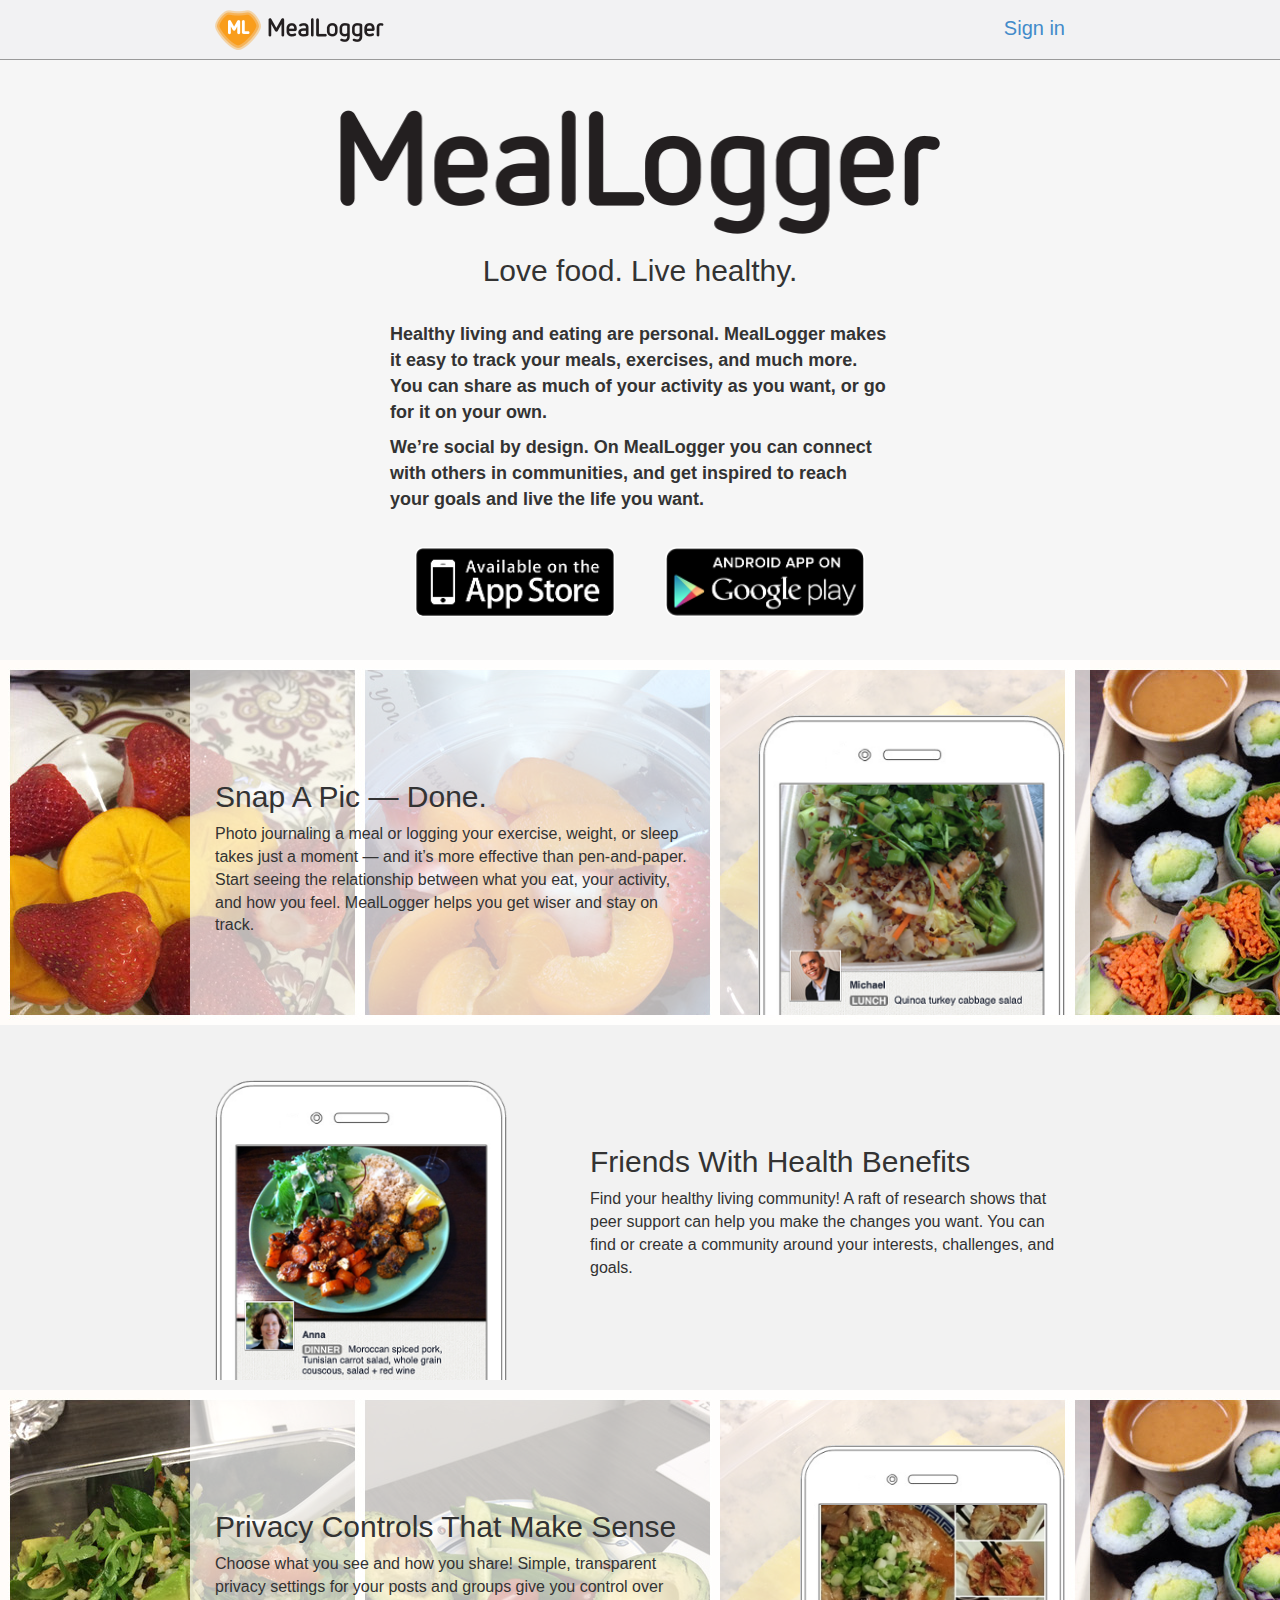
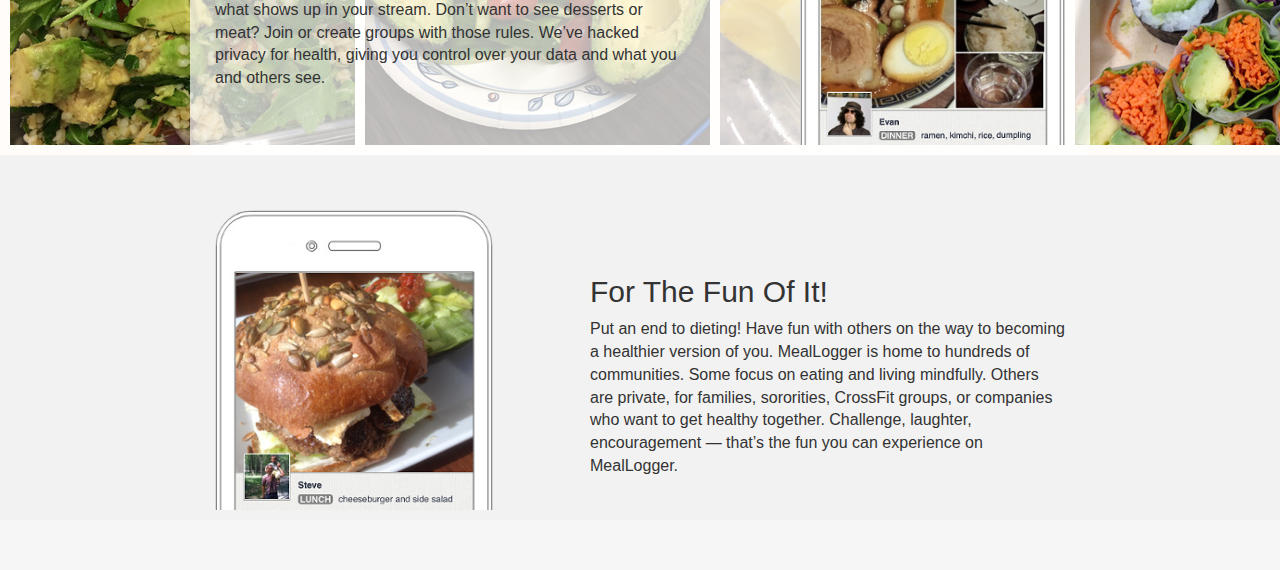
==== beta-index.html @ 8264e052 "changed index_test and index_slide" ====
<!DOCTYPE html>
<html lang="en">

<head>
    <meta charset="utf-8">
    <meta http-equiv="X-UA-Compatible" content="IE=edge">
    <!-- <meta name="viewport" content="width=device-width, initial-scale=1"> -->
    <title>test by aoahonen</title>

    <!-- Bootstrap -->
    <link href="css/bootstrap/bootstrap.min.css" rel="stylesheet">
    <link href="css/font-awesome/font-awesome.min.css" rel="stylesheet">
    <link href="css/custom/custom.css" rel="stylesheet">
    <link href="css/custom/custom_test.css" rel="stylesheet">
    <!-- HTML5 Shim and Respond.js IE8 support of HTML5 elements and media queries -->
    <!-- WARNING: Respond.js doesn't work if you view the page via file:// -->
    <!--[if lt IE 9]>
      <script src="https://oss.maxcdn.com/libs/html5shiv/3.7.0/html5shiv.js"></script>
      <script src="https://oss.maxcdn.com/libs/respond.js/1.4.2/respond.min.js"></script>
    <![endif]-->
</head>

<body>

    <!--
    <div class="ml_topnav navbar navbar-default navbar-static-top">
        <div class="container">
            <div class="navbar-header">
                <img src="assets/images/ML_logo_small.png">
            </div>
            <div class="navbar-collapse">
                <ul class="nav navbar-nav navbar-right">
                    <li>
                        <a href="#">Sign in</a>
                    </li>
                </ul>

            </div>
        </div>
    </div> -->

<div class="ml_topnav">
       
            <div class="ml_nav_container">
                <a href="#" >
                    <img src="assets/images/ML_logo_small.png" />
                </a> 
                <ul>
                    <li>
                        <a href="http://mealloggerbeta.herokuapp.com">Sign in</a>
                        <!-- <a href="#" data-toggle="modal" data-target=".example-modal">Sign in</a> -->
                    </li>
                </ul>
            </div>

<div class="modal fade example-modal" tabindex="-1" role="dialog" aria-labelledby="mySmallModalLabel" aria-hidden="true">
  <div class="modal-dialog">
    <div class="modal-content">
        <div class="modal-header">
             <button type="button" class="close" data-dismiss="modal" aria-hidden="true">&times;</button>
            <h3 class="modal-title">Sign In</h3>
        </div>
        <div class="modal-body">
            <form role="form">
                <div class="form-group">
                <label for="exampleInputEmail1">Email address</label>
                <input type="email" class="form-control" id="exampleInputEmail1" placeholder="Enter email">
                </div>
                <div class="form-group">
                <label for="exampleInputPassword1">Password</label>
                <input type="password" class="form-control" id="exampleInputPassword1" placeholder="Password">
                </div>
                 <button type="button" class="btn btn-lg btn-primary pull-right">Sign in</button>
                <div class="ml_spacer"></div>
            </form>
        </div>
        <div class="modal-footer">
        <a href="#">Forgot you Password?</a>
      </div>

    </div>
  </div>
</div>
           
       
</div>

    <div class="ml_header text-center">
        <img class="center-block" src="assets/images/ML_text.png">
        <h2><span>Love food. </span><span> Live healthy.</span> </h2>
        <div class="ml_header_desc">
        <p>Healthy living and eating are personal. MealLogger makes it easy to track your meals, exercises, and much more. You can share as much of your activity as you want, or go for it on your own.</p>
        <p>We’re social by design. On MealLogger you can connect with others in communities, and get inspired to reach your goals and live the life you want.</p>
        
         
            
            <div class="ml_apple_link" >
                <a href="https://itunes.apple.com/cy/app/meallogger/id340837652?mt=8" target="_blanc">
                <img src="assets/images/button_apple.png">
                </a>
            </div>

            <div class="ml_google_link" >
                <a href="https://itunes.apple.com/cy/app/meallogger/id340837652?mt=8" target="_blanc">
                <img src="assets/images/button_android.png">
                </a>
            </div>
             <div class="ml_spacer"></div>

        </div>
    </div>
    
    <!--<div class="ml_spacer"></div>-->

    <div class="ml_div1">
        <div class="div_content_left">
            <h2>Snap A Pic — Done.</h2>
            <img class="img_right" src="assets/images/p2_300.png">
            <p>Photo journaling a meal or logging your exercise, weight, or sleep takes just a moment — and it’s more effective than pen-and-paper. Start seeing the relationship between what you eat, your activity, and how you feel. MealLogger helps you get wiser and stay on track.</p>
        </div>
       
    </div>
 
<!--<div class="ml_spacer"></div>-->

<div class="ml_div3">
     <div class="div_content_right">
            <img class="img_left" src="assets/images/p3_300.png">
            <h2>Friends With Health Benefits</h2>
            <p>Find your healthy living community! A raft of research shows that peer support can help you make the changes you want. You can find or create a community around your interests, challenges, and goals.</p>
        </div>
       
</div>

<!--<div class="ml_spacer"></div>-->

    <div class="ml_div2">
        <div class="div_content_left">
            <h2>Privacy Controls That Make Sense</h2>
            <img class="img_right" src="assets/images/p4_300.png">
            <p>Choose what you see and how you share! Simple, transparent privacy settings for your posts and groups give you control over what shows up in your stream. Don’t want to see desserts or meat? Join or create groups with those rules. We’ve hacked privacy for health, giving you control over your data and what you and others see.</p>
        </div>       
    </div>

   <!--<div class="ml_spacer"></div>-->

    <div class="ml_div3">
        <div class="div_content_right">
            <img class="img_left" src="assets/images/p5_300.png">
            <h2>For The Fun Of It!</h2>
            <p>Put an end to dieting! Have fun with others on the way to becoming a healthier version of you. MealLogger is home to hundreds of communities. Some focus on eating and living mindfully. Others are private, for families, sororities, CrossFit groups, or companies who want to get healthy together. Challenge, laughter, encouragement — that’s the fun you can experience on MealLogger.</p>
        </div>
    </div>

<div class="ml_spacer"></div>
<div class="ml_spacer"></div>
	
    <!-- Bootstrap -->
	<script src="https://ajax.googleapis.com/ajax/libs/jquery/1.11.0/jquery.min.js"></script>
    <!-- Include all compiled plugins (below), or include individual files as needed -->
    <script src="js/bootstrap.min.js"></script>
     <script src="js/fixforwp8.js"></script>

</body>

</html>
---- css/custom/custom.css ----
/*! 
* Custom css for aoahonen.github.io 
*/

/*! 
* viewport fix for older windows phone devices
* check http://timkadlec.com/2013/01/windows-phone-8-and-device-width/
*/
@-webkit-viewport{width:device-width}
@-moz-viewport{width:device-width}
@-ms-viewport{width:device-width}
@-o-viewport{width:device-width}
@viewport{width:device-width}
---- css/custom/custom_test.css ----
/*! 
* Custom css for aoahonen.github.io 
*/

html { overflow-y: scroll; }

body {
	background-color: #f6f6f6;
	min-width: 800px;
}

.ml_spacer{
	height: 25px;
}

.ml_topnav{
	background: #F2F2f3;
	border-color: #e4d0d0;
	height: 60px;
	margin-top: -10px;
	border-top: 0px;
	border-left: 0px;
	border-right: 0px;
	border-bottom: 1px; 
	border-style: outset;

}

.ml_nav_container{
	max-width: 850px;
	margin-left: auto;
 	margin-right: auto;
}

.ml_topnav img{
	height: 40px;
	margin-top: 10px;
	float:left;
}

.ml_topnav ul{
	list-style-type: none;
}

.ml_topnav li>a{
	margin-top: 15px;
	font-size: 20px;
	line-height: 26px;
	float: right;
}


/*
.navbar-default .navbar-nav>li>a {
font-size: 20px;
	color: #7F838D;
}

.navbar-default .navbar-nav>li>a:hover, .navbar-default .navbar-nav>li>a:focus {
color: #09F;
background-color: transparent;
}

*/

.ml_header
{
 height: 550px;
 background-color: #f6f6f6;
 margin-left: auto;
 margin-right: auto;

}

.ml_header img{
	width: 600px;	
	margin-top: 50px;

}

.ml_header_desc{
	width: 550px;
	margin-left: auto;
 	margin-right: auto;	
 	padding-top: 25px;
}

.ml_header_desc>p{
	padding-left: 25px;
 	padding-right: 25px;
 	font-size: 18px;
 	text-align: left;
 	font-weight: bold;
}


.ml_apple_link{
	width:200px;
	height: 70px;
	float: left;
	margin-left: 50px;
	margin-top: -25px;
	
}

.ml_apple_link>a>img{
	width: 200px;
}

.ml_google_link{	
	width: 200px;
	height: 70px;
	float: right;
	margin-right: 50px;
	margin-top: -25px;
}

.ml_google_link>a>img{
	width: 200px;
	
	
}



.download_google_button{
	width:200px;
	background-image: url("../../assets/images/button_android.png");
	background-repeat: no-repeat ;
}

.ml_div1{
	height: 365px;
	background-image: url("../../assets/images/web-bg1.jpg") ;
}


.ml_div2{
	height: 365px;
	background-image: url("../../assets/images/web-bg2.jpg") ;
}



.ml_div3{
	height: 365px;	
	background-color: #f2f2f2;
}


.div_content_left{
	height: 100%;
	width: 900px;
	margin-left: auto;
 	margin-right: auto;
 	text-align: left;
 	background-color: rgba(255, 255, 255, 0.7);
}

.div_content_left>h2{
	width: 500px;
	padding-top: 100px;
	padding-left: 25px;
 	text-align: left;
 	float: left;
}
.div_content_left>p{
	font-size: 16px;
	width: 500px;
	padding-left: 25px;
 	
 	text-align: left;
 	float: left;
}

.div_content_left>.img_right{
	float: right;
	height: 300px;
	margin-top: 55px;
	padding-right: 25px
}

.div_content_right{
	height: 100%;
	width: 900px;
	margin-left: auto;
 	margin-right: auto;
 	/*text-align: left;/*
 	/*background-color: rgba(255, 255, 255, 0.7);*/
}

.div_content_right>h2{
	width: 500px;
	padding-top: 100px;
	padding-right: 25px;
 	text-align: left;
 	float: right;
}
.div_content_right>p{
	font-size: 16px;
	width: 500px;
	padding-right: 25px;
 	text-align: left;
 	float: right;
}
.div_content_right>.img_left{
	float: left;
	height: 300px;
	margin-top: 55px;
	padding-right: 25px;
	margin-left: 25px;
}




/* ************************ */
/*   animation test stuff   */
/* ************************ */


/* Key frames for fidd. browsers */
@keyframes animatedBackground {
			from { background-position: 0 0; }
			to { background-position: -2837px 0; }
		}
		@-webkit-keyframes animatedBackground {
			from { background-position: 0 0; }
			to { background-position: -2837px 0; }
		}
		@-ms-keyframes animatedBackground {
			from { background-position: 0 0; }
			to { background-position: -2837px 0; }
		}
		@-moz-keyframes animatedBackground {
			from { background-position: 0 0; }
			to { background-position: -2837px 0; }
		}


/* css for animate-area id */
#animate-area	{ 
	width: 100%; 
	height: 365px; 
	background-image: url("../../assets/images/scroll_bg.jpg");
	background-position: 0px 0px;
	background-repeat: repeat-x;

	animation: animatedBackground 140s linear infinite;
	-ms-animation: animatedBackground 140s linear infinite;
	-moz-animation: animatedBackground 140s linear infinite;
	-webkit-animation: animatedBackground 140s linear infinite;
}

#animate-area2	{ 
	width: 100%; 
	height: 365px; 
	background-image: url("../../assets/images/scroll_bg2.jpg");
	background-position: 0px 0px;
	background-repeat: repeat-x;

	animation: animatedBackground 180s linear infinite;
	-ms-animation: animatedBackground 180s linear infinite;
	-moz-animation: animatedBackground 180s linear infinite;
	-webkit-animation: animatedBackground 180s linear infinite;
}



/* Setting for div inside animated-area - this for div where text left img right */
.opacy_content_left{
	height: 100%;
	width: 900px;
	margin-left: auto;
 	margin-right: auto;
 	text-align: left;
 	background-color: rgba(255, 255, 255, 0.85);
}
.opacy_content_left>h2{
	width: 500px;
	padding-top: 100px;
	padding-left: 25px;
 	text-align: left;
 	float: left;
}
.opacy_content_left>p{
	font-size: 16px;
	width: 500px;
	padding-left: 25px;
 	
 	text-align: left;
 	float: left;
}

.opacy_content_left>.img_right{
	float: right;
	height: 300px;
	margin-top: 55px;
	padding-right: 25px
}
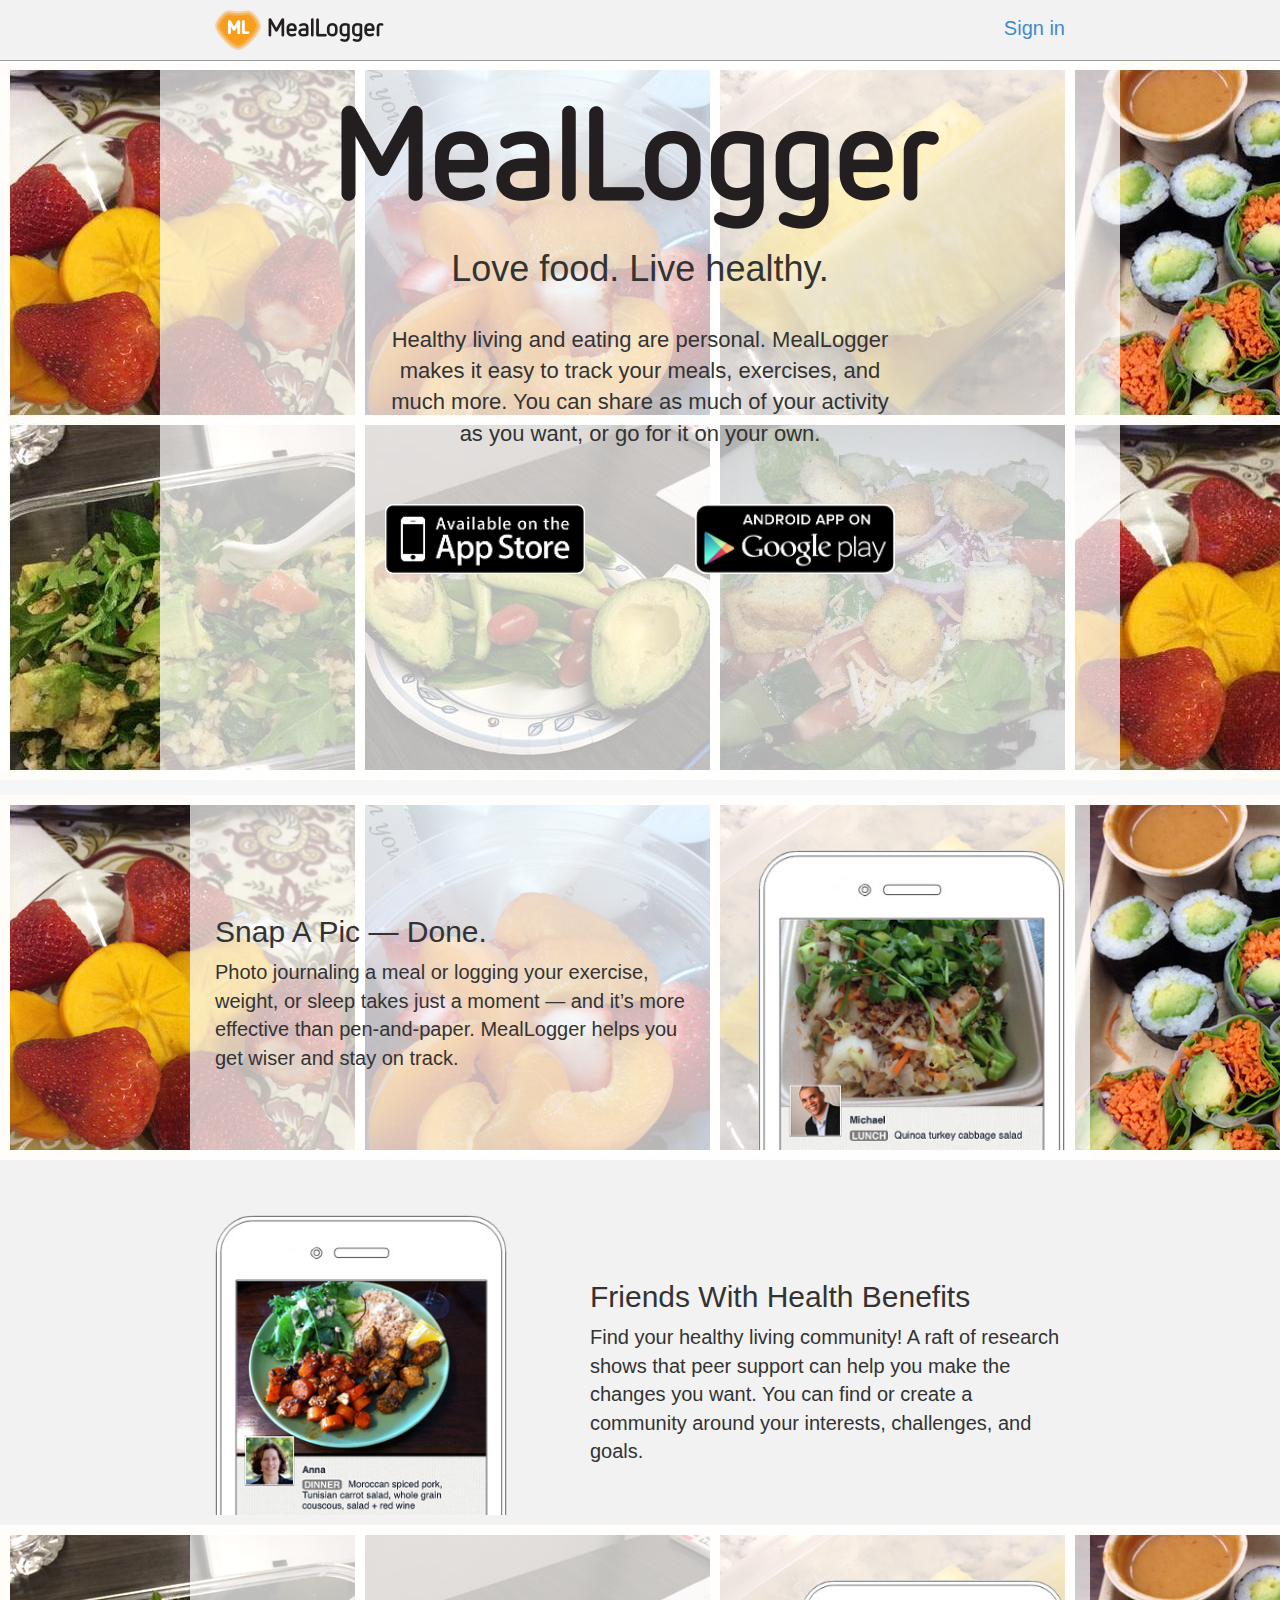
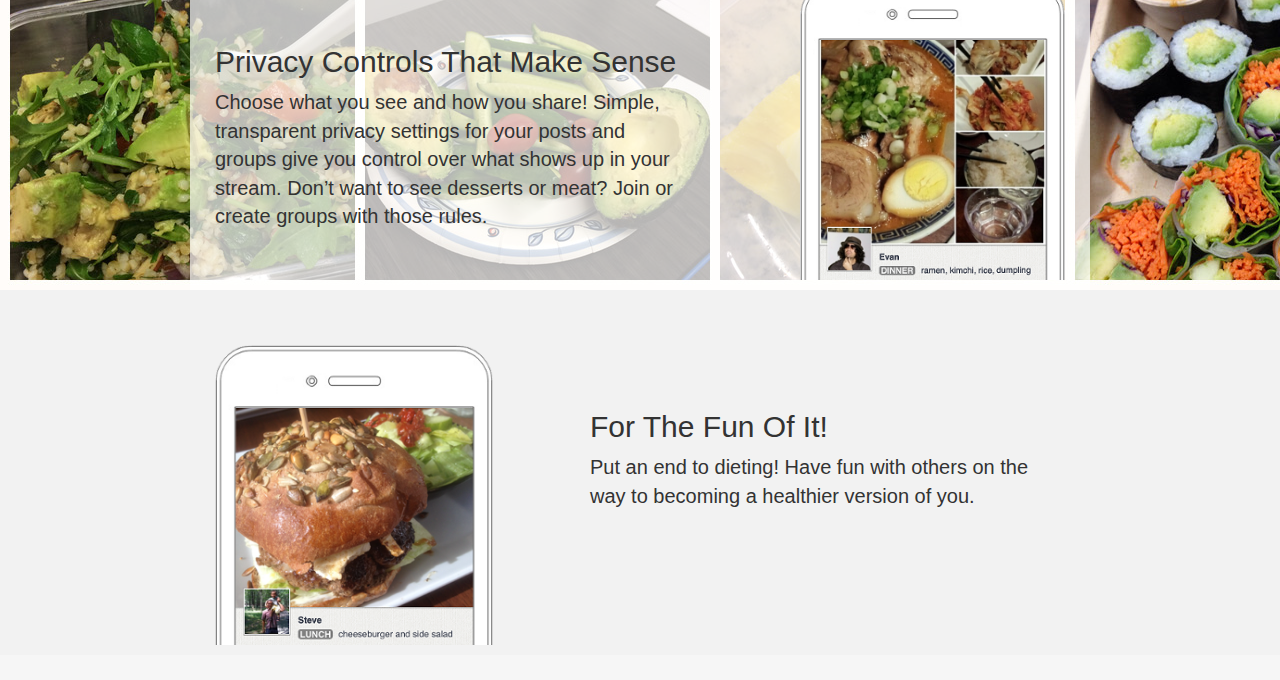
==== commit 116f37d7: "Base for new..." ====
--- a/beta-index.html
+++ b/beta-index.html
@@ -21,102 +21,80 @@
 </head>
 
 <body>
+  
+  <div class="ml_topnav navbar-fixed-top">
+    <div class="ml_nav_container">
+      <a href="#" >
+        <img src="assets/images/ML_logo_small.png" />
+      </a> 
+      <ul>
+        <li>
+          <a href="http://mealloggerbeta.herokuapp.com">Sign in</a>
+          <!-- <a href="#" data-toggle="modal" data-target=".example-modal">Sign in</a> -->
+        </li>
+      </ul>
+    </div>      
+  </div>
 
-    <!--
-    <div class="ml_topnav navbar navbar-default navbar-static-top">
-        <div class="container">
-            <div class="navbar-header">
-                <img src="assets/images/ML_logo_small.png">
-            </div>
-            <div class="navbar-collapse">
-                <ul class="nav navbar-nav navbar-right">
-                    <li>
-                        <a href="#">Sign in</a>
-                    </li>
-                </ul>
+  <div class="ml_header_div">
+    <div class="ml_header_content text-center">
+    <img class="center-block" src="assets/images/ML_text.png">
+    <h2><span>Love food. </span><span> Live healthy.</span> </h2>
+    <div class="ml_header_desc">
+      <p>Healthy living and eating are personal. MealLogger makes it easy to track your meals, exercises, and much more. You can share as much of your activity as you want, or go for it on your own.</p>
+      <!-- <p>We’re social by design. On MealLogger you can connect with others in communities, and get inspired to reach your goals and live the life you want.</p> -->    
+    </div>
 
-            </div>
-        </div>
-    </div> -->
+    <div class="ml_spacer"></div>
 
-<div class="ml_topnav">
-       
-            <div class="ml_nav_container">
-                <a href="#" >
-                    <img src="assets/images/ML_logo_small.png" />
-                </a> 
-                <ul>
-                    <li>
-                        <a href="http://mealloggerbeta.herokuapp.com">Sign in</a>
-                        <!-- <a href="#" data-toggle="modal" data-target=".example-modal">Sign in</a> -->
-                    </li>
-                </ul>
-            </div>
 
-<div class="modal fade example-modal" tabindex="-1" role="dialog" aria-labelledby="mySmallModalLabel" aria-hidden="true">
-  <div class="modal-dialog">
-    <div class="modal-content">
-        <div class="modal-header">
-             <button type="button" class="close" data-dismiss="modal" aria-hidden="true">&times;</button>
-            <h3 class="modal-title">Sign In</h3>
-        </div>
-        <div class="modal-body">
-            <form role="form">
-                <div class="form-group">
-                <label for="exampleInputEmail1">Email address</label>
-                <input type="email" class="form-control" id="exampleInputEmail1" placeholder="Enter email">
-                </div>
-                <div class="form-group">
-                <label for="exampleInputPassword1">Password</label>
-                <input type="password" class="form-control" id="exampleInputPassword1" placeholder="Password">
-                </div>
-                 <button type="button" class="btn btn-lg btn-primary pull-right">Sign in</button>
-                <div class="ml_spacer"></div>
-            </form>
-        </div>
-        <div class="modal-footer">
-        <a href="#">Forgot you Password?</a>
+    <div class="ml_apple_link" >
+        <a href="https://itunes.apple.com/cy/app/meallogger/id340837652?mt=8" target="_blanc">
+          <img src="assets/images/button_apple.png">
+        </a>
       </div>
+
+      <div class="ml_google_link" >
+        <a href="https://itunes.apple.com/cy/app/meallogger/id340837652?mt=8" target="_blanc">
+          <img src="assets/images/button_android.png">
+        </a>
+      </div>
+
+    <div class="ml_spacer"></div>
+
+
+  </div>
+
+  <div class="ml_header text-center">
+    <!-- <img class="center-block" src="assets/images/ML_text.png">
+    <h2><span>Love food. </span><span> Live healthy.</span> </h2>
+    <div class="ml_header_desc">
+      <p>Healthy living and eating are personal. MealLogger makes it easy to track your meals, exercises, and much more. You can share as much of your activity as you want, or go for it on your own.</p>
+      <!-- <p>We’re social by design. On MealLogger you can connect with others in communities, and get inspired to reach your goals and live the life you want.</p> -->
+           
+     <!--  <div class="ml_apple_link" >
+        <a href="https://itunes.apple.com/cy/app/meallogger/id340837652?mt=8" target="_blanc">
+          <img src="assets/images/button_apple.png">
+        </a>
+      </div>
+
+      <div class="ml_google_link" >
+        <a href="https://itunes.apple.com/cy/app/meallogger/id340837652?mt=8" target="_blanc">
+          <img src="assets/images/button_android.png">
+        </a>
+      </div>
+      <div class="ml_spacer"></div> -->
 
     </div>
   </div>
-</div>
-           
-       
-</div>
-
-    <div class="ml_header text-center">
-        <img class="center-block" src="assets/images/ML_text.png">
-        <h2><span>Love food. </span><span> Live healthy.</span> </h2>
-        <div class="ml_header_desc">
-        <p>Healthy living and eating are personal. MealLogger makes it easy to track your meals, exercises, and much more. You can share as much of your activity as you want, or go for it on your own.</p>
-        <p>We’re social by design. On MealLogger you can connect with others in communities, and get inspired to reach your goals and live the life you want.</p>
-        
-         
-            
-            <div class="ml_apple_link" >
-                <a href="https://itunes.apple.com/cy/app/meallogger/id340837652?mt=8" target="_blanc">
-                <img src="assets/images/button_apple.png">
-                </a>
-            </div>
-
-            <div class="ml_google_link" >
-                <a href="https://itunes.apple.com/cy/app/meallogger/id340837652?mt=8" target="_blanc">
-                <img src="assets/images/button_android.png">
-                </a>
-            </div>
-             <div class="ml_spacer"></div>
-
-        </div>
-    </div>
     
-    <!--<div class="ml_spacer"></div>-->
+    <div class="ml_spacer"></div>
 
     <div class="ml_div1">
         <div class="div_content_left">
             <h2>Snap A Pic — Done.</h2>
             <img class="img_right" src="assets/images/p2_300.png">
-            <p>Photo journaling a meal or logging your exercise, weight, or sleep takes just a moment — and it’s more effective than pen-and-paper. Start seeing the relationship between what you eat, your activity, and how you feel. MealLogger helps you get wiser and stay on track.</p>
+            <p>Photo journaling a meal or logging your exercise, weight, or sleep takes just a moment — and it’s more effective than pen-and-paper. <!-- Start seeing the relationship between what you eat, your activity, and how you feel. --> MealLogger helps you get wiser and stay on track.</p>
         </div>
        
     </div>
@@ -138,7 +116,7 @@
         <div class="div_content_left">
             <h2>Privacy Controls That Make Sense</h2>
             <img class="img_right" src="assets/images/p4_300.png">
-            <p>Choose what you see and how you share! Simple, transparent privacy settings for your posts and groups give you control over what shows up in your stream. Don’t want to see desserts or meat? Join or create groups with those rules. We’ve hacked privacy for health, giving you control over your data and what you and others see.</p>
+            <p>Choose what you see and how you share! Simple, transparent privacy settings for your posts and groups give you control over what shows up in your stream. Don’t want to see desserts or meat? Join or create groups with those rules. <!-- We’ve hacked privacy for health, giving you control over your data and what you and others see. --></p>
         </div>       
     </div>
 
@@ -148,7 +126,7 @@
         <div class="div_content_right">
             <img class="img_left" src="assets/images/p5_300.png">
             <h2>For The Fun Of It!</h2>
-            <p>Put an end to dieting! Have fun with others on the way to becoming a healthier version of you. MealLogger is home to hundreds of communities. Some focus on eating and living mindfully. Others are private, for families, sororities, CrossFit groups, or companies who want to get healthy together. Challenge, laughter, encouragement — that’s the fun you can experience on MealLogger.</p>
+            <p>Put an end to dieting! Have fun with others on the way to becoming a healthier version of you. <!-- MealLogger is home to hundreds of communities. Some focus on eating and living mindfully. Others are private, for families, sororities, CrossFit groups, or companies who want to get healthy together. Challenge, laughter, encouragement — that’s the fun you can experience on MealLogger. --></p>
         </div>
     </div>
 
--- a/css/custom/custom_test.css
+++ b/css/custom/custom_test.css
@@ -10,13 +10,18 @@
 }
 
 .ml_spacer{
-	height: 25px;
+	height: 5px;
+	width: 100%;
+	margin: 5px;
+	clear: both;
+
+
 }
 
 .ml_topnav{
 	background: #F2F2f3;
 	border-color: #e4d0d0;
-	height: 60px;
+	/*height: 60px;*/
 	margin-top: -10px;
 	border-top: 0px;
 	border-left: 0px;
@@ -35,6 +40,7 @@
 .ml_topnav img{
 	height: 40px;
 	margin-top: 10px;
+	margin-bottom: 10px;
 	float:left;
 }
 
@@ -65,11 +71,11 @@
 
 .ml_header
 {
- height: 550px;
- background-color: #f6f6f6;
- margin-left: auto;
- margin-right: auto;
-
+	padding-top: 50px;
+	height: 550px;
+ 	background-color: #f6f6f6;
+ 	margin-left: auto;
+ 	margin-right: auto;
 }
 
 .ml_header img{
@@ -83,23 +89,26 @@
 	margin-left: auto;
  	margin-right: auto;	
  	padding-top: 25px;
+ 	padding-bottom: 5px;
 }
 
 .ml_header_desc>p{
-	padding-left: 25px;
- 	padding-right: 25px;
- 	font-size: 18px;
- 	text-align: left;
- 	font-weight: bold;
+	padding-left: 15px;
+ 	padding-right: 15px;
+ 	font-size: 22px;
+ 	padding-bottom: 25px;
+ /*	text-align: left;
+ 	font-weight: bold;*/
 }
 
 
 .ml_apple_link{
-	width:200px;
-	height: 70px;
+	/*width:200px;
+	height: 70px;*/
 	float: left;
-	margin-left: 50px;
-	margin-top: -25px;
+	margin-left: 225px;
+	/*margin-top: -25px;*/
+	/*margin-bottom: 100px;*/
 	
 }
 
@@ -108,20 +117,18 @@
 }
 
 .ml_google_link{	
-	width: 200px;
-	height: 70px;
+/*	width: 200px;
+	height: 70px;*/
 	float: right;
-	margin-right: 50px;
-	margin-top: -25px;
+	margin-right: 225px;
+	/*margin-top: -25px;*/
+	/*margin-bottom: 100px;*/
+
 }
 
 .ml_google_link>a>img{
-	width: 200px;
-	
-	
-}
-
-
+	width: 200px;	
+}
 
 .download_google_button{
 	width:200px;
@@ -129,24 +136,40 @@
 	background-repeat: no-repeat ;
 }
 
+.ml_header_div{
+	margin-top: 60px;
+	height: 720px;
+	background-image: url("../../assets/images/web-bg_big.jpg") ;
+}
+
 .ml_div1{
 	height: 365px;
 	background-image: url("../../assets/images/web-bg1.jpg") ;
 }
 
-
 .ml_div2{
 	height: 365px;
 	background-image: url("../../assets/images/web-bg2.jpg") ;
 }
 
-
-
 .ml_div3{
 	height: 365px;	
 	background-color: #f2f2f2;
 }
 
+.ml_header_content{
+	padding-top: 45px;
+	height: 100%;
+	width: 960px;
+	margin-left: auto;
+ 	margin-right: auto;
+ 	/*text-align: left;*/
+ 	background-color: rgba(255, 255, 255, 0.7);
+ 	
+ 	h2 {
+ 		font-size: 36px;
+ 	}
+}
 
 .div_content_left{
 	height: 100%;
@@ -164,8 +187,9 @@
  	text-align: left;
  	float: left;
 }
+
 .div_content_left>p{
-	font-size: 16px;
+	font-size: 20px;
 	width: 500px;
 	padding-left: 25px;
  	
@@ -197,7 +221,7 @@
  	float: right;
 }
 .div_content_right>p{
-	font-size: 16px;
+	font-size: 20px;
 	width: 500px;
 	padding-right: 25px;
  	text-align: left;
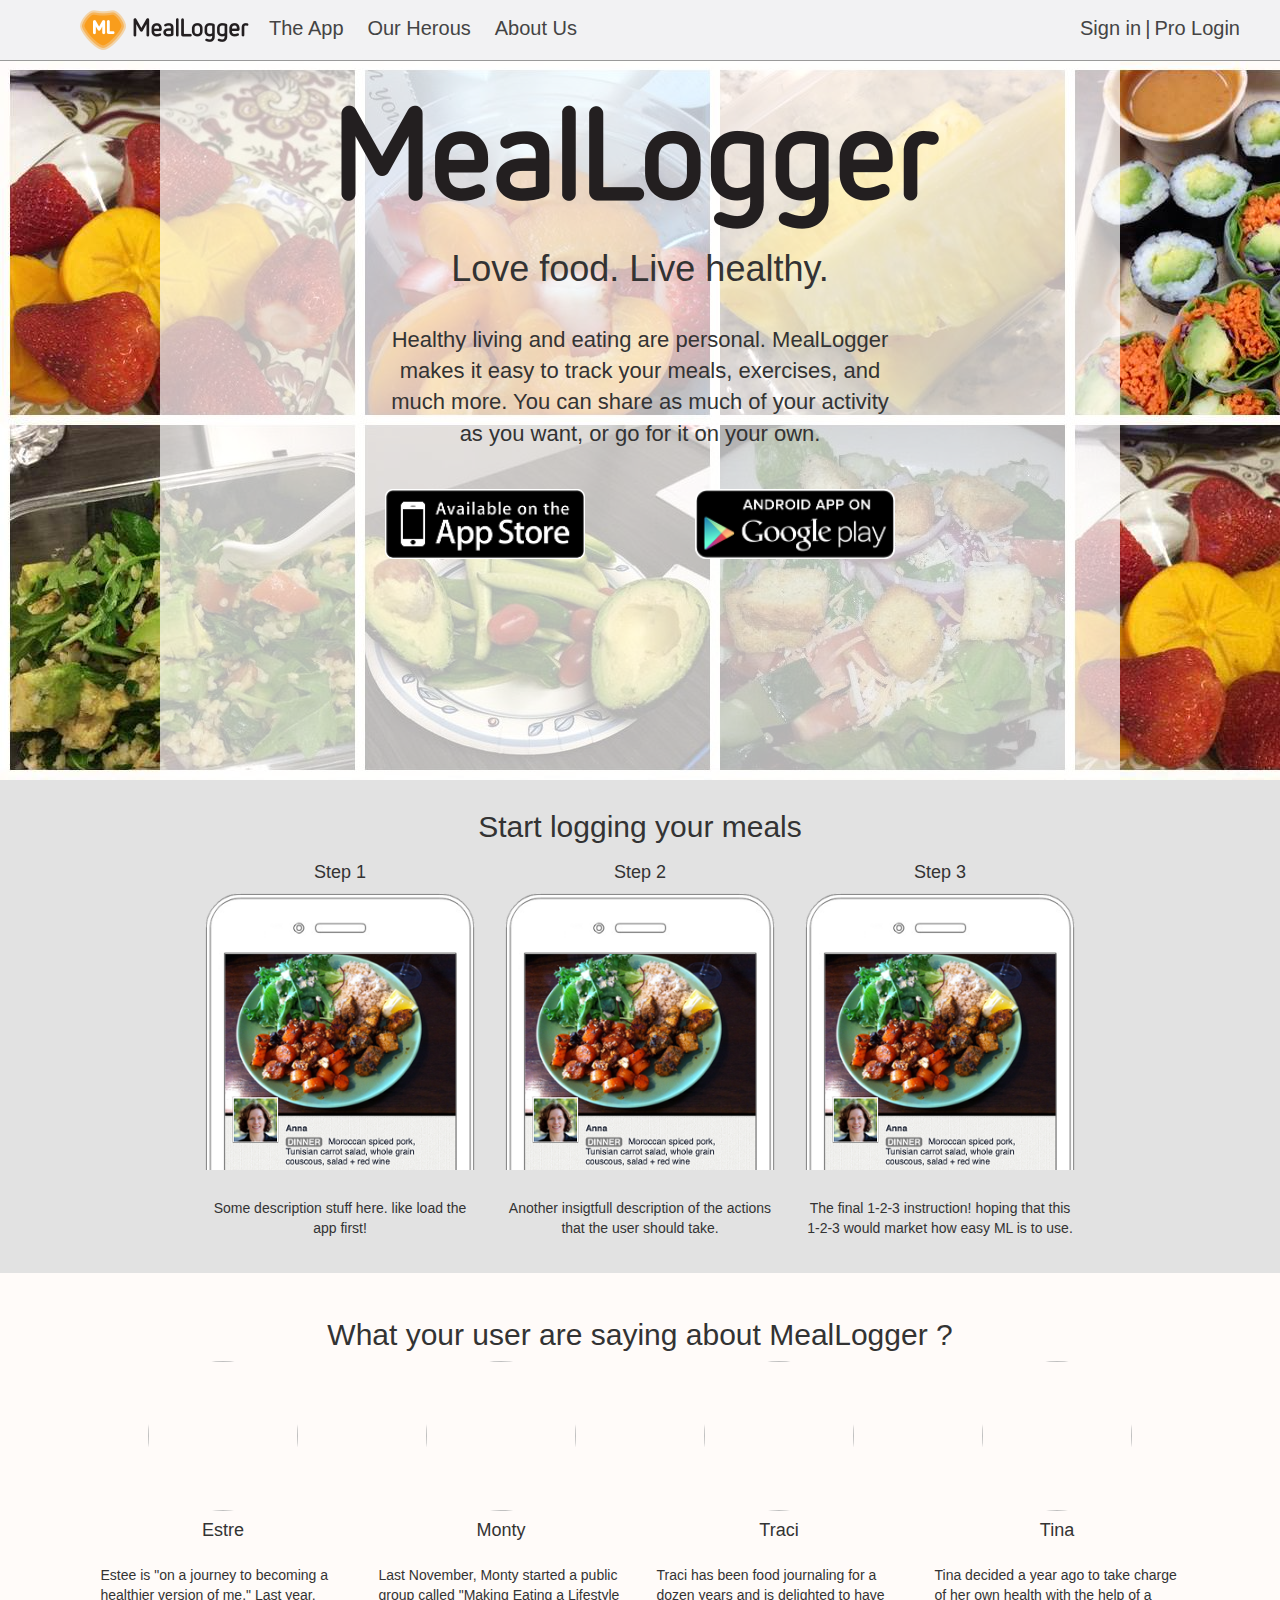
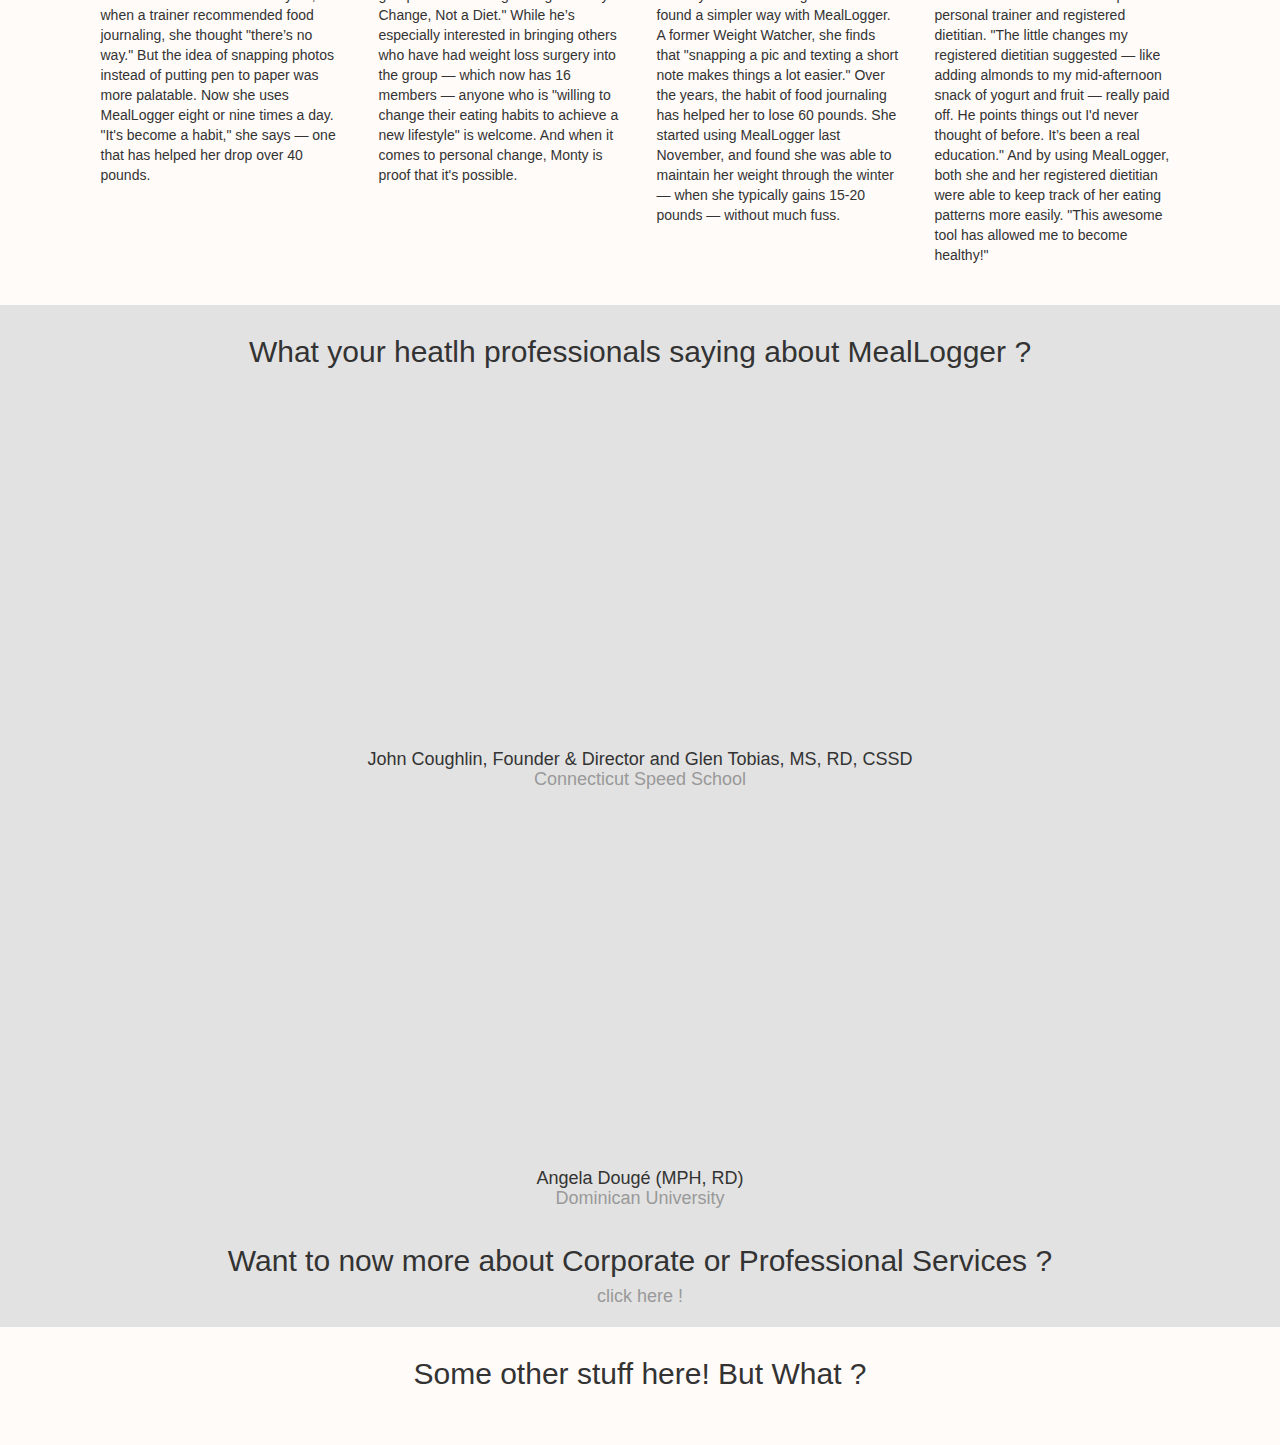
==== commit 9fac8de8: "New ver of the frontpage" ====
--- a/beta-index.html
+++ b/beta-index.html
@@ -2,16 +2,16 @@
 <html lang="en">
 
 <head>
-    <meta charset="utf-8">
-    <meta http-equiv="X-UA-Compatible" content="IE=edge">
-    <!-- <meta name="viewport" content="width=device-width, initial-scale=1"> -->
-    <title>test by aoahonen</title>
-
-    <!-- Bootstrap -->
-    <link href="css/bootstrap/bootstrap.min.css" rel="stylesheet">
-    <link href="css/font-awesome/font-awesome.min.css" rel="stylesheet">
-    <link href="css/custom/custom.css" rel="stylesheet">
-    <link href="css/custom/custom_test.css" rel="stylesheet">
+  <meta charset="utf-8">
+  <meta http-equiv="X-UA-Compatible" content="IE=edge">
+  <!-- <meta name="viewport" content="width=device-width, initial-scale=1"> -->
+  <title>test by aoahonen</title>
+  <!-- Bootstrap -->
+  <link href="css/bootstrap/bootstrap.min.css" rel="stylesheet">
+  <link href="css/font-awesome/font-awesome.min.css" rel="stylesheet">
+  <link href="css/custom/custom.css" rel="stylesheet">
+  <link href="css/custom/custom_test.css" rel="stylesheet">
+
     <!-- HTML5 Shim and Respond.js IE8 support of HTML5 elements and media queries -->
     <!-- WARNING: Respond.js doesn't work if you view the page via file:// -->
     <!--[if lt IE 9]>
@@ -24,15 +24,33 @@
   
   <div class="ml_topnav navbar-fixed-top">
     <div class="ml_nav_container">
-      <a href="#" >
-        <img src="assets/images/ML_logo_small.png" />
-      </a> 
-      <ul>
-        <li>
-          <a href="http://mealloggerbeta.herokuapp.com">Sign in</a>
-          <!-- <a href="#" data-toggle="modal" data-target=".example-modal">Sign in</a> -->
-        </li>
-      </ul>
+      
+      <div class="nav_cont_links pull-left">
+        <ul>
+          <li>  
+          <a href="#" class="brand-img" ><img src="assets/images/ML_logo_small.png" /></a>
+          <a href="#">The App</a>
+          <a href="#"><span>Our Herous</span></a>
+          <a href="#"><span>About Us</span></a>
+
+          </li>
+
+        </ul>
+
+      </div>
+
+      <div class="nav_access_links">
+          
+        <ul>
+          <li>
+            <a href="https://pro.meallogger.com/login">Pro Login </a>
+            <a> | </a>
+            <a href="https://app.meallogger.com/"> Sign in</a>
+            <!-- <a href="#" data-toggle="modal" data-target=".example-modal">Sign in</a> -->
+          </li>
+        </ul>
+      </div>
+
     </div>      
   </div>
 
@@ -45,90 +63,139 @@
       <!-- <p>We’re social by design. On MealLogger you can connect with others in communities, and get inspired to reach your goals and live the life you want.</p> -->    
     </div>
 
-    <div class="ml_spacer"></div>
-
+    <!-- <div class="ml_spacer"></div> -->
 
     <div class="ml_apple_link" >
         <a href="https://itunes.apple.com/cy/app/meallogger/id340837652?mt=8" target="_blanc">
           <img src="assets/images/button_apple.png">
         </a>
-      </div>
-
-      <div class="ml_google_link" >
-        <a href="https://itunes.apple.com/cy/app/meallogger/id340837652?mt=8" target="_blanc">
-          <img src="assets/images/button_android.png">
-        </a>
-      </div>
-
+    </div>
+
+    <div class="ml_google_link" >
+      <a href="https://itunes.apple.com/cy/app/meallogger/id340837652?mt=8" target="_blanc">
+        <img src="assets/images/button_android.png">
+      </a>
+    </div>
+
+    <!-- <div class="ml_spacer"></div> -->
+
+  </div>
+  </div>
+
+  <div class="ml_content_div_1 fixed_height text-center">
+    <div>
+      <h2>Start logging your meals</h2>
+    </div>
+
+    <div class="text-center center-block test-class">
+      
+      <div class="steps123" >
+        <h4>Step 1</h4>
+        <img src="assets/images/p3_300.png"/>
+        <p>Some description stuff here. like load the app first!</p>
+      </div>
+     
+      <div class="steps123">
+        <h4>Step 2</h4>
+        <img src="assets/images/p3_300.png"/>
+        <p>Another insigtfull description of the actions that the user should take.</p>
+      </div>
+     
+      <div class="steps123">
+        <h4>Step 3</h4>
+        <img src="assets/images/p3_300.png"/>
+        <p>The final 1-2-3 instruction! hoping that this 1-2-3 would market how easy ML is to use.</p>
+      </div>
+     
+     <div class="ml_spacer"></div>
+    </div>
+     
+  </div>
+
+  <div class="ml_spacer"></div>
+  
+
+  <div class="ml_content_div_2 text-center">
+   <div>
+   <h2>What your user are saying about MealLogger ?</h2>
+   </div>
+
+   <div class="text-center center-block test-class">
+
+     <div class="usertestimony">
+     <img class="img-circle" src="http://www.meallogger.com/assets/our_heroes/hero-estee.jpg" height="150px" />
+     <h4>Estre</h4>
+     <p>Estee is "on a journey to becoming a healthier version of me." Last year, when a trainer recommended food journaling, she thought "there’s no way." But the idea of snapping photos instead of putting pen to paper was more palatable. Now she uses MealLogger eight or nine times a day. "It's become a habit," she says — one that has helped her drop over 40 pounds.</p>
+     </div>
+
+     <div class="usertestimony">
+     <img class="img-circle" src="http://www.meallogger.com/assets/our_heroes/hero-monty.jpg" height="150px" />
+     <h4>Monty</h4>
+     <p>Last November, Monty started a public group called "Making Eating a Lifestyle Change, Not a Diet." While he’s especially interested in bringing others who have had weight loss surgery into the group — which now has 16 members — anyone who is "willing to change their eating habits to achieve a new lifestyle" is welcome. And when it comes to personal change, Monty is proof that it's possible.</p>
+     </div>
+
+     <div class="usertestimony">
+     <img class="img-circle" src="http://www.meallogger.com/assets/our_heroes/hero-traci.jpg" height="150px" />
+     <h4>Traci</h4>
+     <p>Traci has been food journaling for a dozen years and is delighted to have found a simpler way with MealLogger. A former Weight Watcher, she finds that "snapping a pic and texting a short note makes things a lot easier." Over the years, the habit of food journaling has helped her to lose 60 pounds. She started using MealLogger last November, and found she was able to maintain her weight through the winter — when she typically gains 15-20 pounds — without much fuss.</p>
+     </div>
+
+     <div class="usertestimony">
+     <img class="img-circle" src="http://www.meallogger.com/assets/our_heroes/hero-tina.jpg" height="150px" />
+     <h4>Tina</h4>
+     <p>Tina decided a year ago to take charge of her own health with the help of a personal trainer and registered dietitian. "The little changes my registered dietitian suggested — like adding almonds to my mid-afternoon snack of yogurt and fruit — really paid off. He points things out I'd never thought of before. It’s been a real education." And by using MealLogger, both she and her registered dietitian were able to keep track of her eating patterns more easily. "This awesome tool has allowed me to become healthy!"</p>
+     </div>
+
+   </div>
+     <div class="ml_spacer"></div>
+
+  </div>
+
+
+  <div class="ml_content_div_1 text-center">
+   <div>
+   <h2>What your heatlh professionals saying about MealLogger ?</h2>
+   </div>
+     <div class="ml_spacer"></div>
+     <div class="ml_spacer"></div>
+    <div>
+      <div>  
+      <iframe src="http://player.vimeo.com/video/52043105" width="600" height="337" frameborder="0" webkitallowfullscreen mozallowfullscreen allowfullscreen></iframe>
+      </div>
+      <h4>John Coughlin, Founder & Director and Glen Tobias, MS, RD, CSSD<br>
+      <span class="text-muted">Connecticut Speed School</span></h4>
+    </div>
     <div class="ml_spacer"></div>
-
-
-  </div>
-
-  <div class="ml_header text-center">
-    <!-- <img class="center-block" src="assets/images/ML_text.png">
-    <h2><span>Love food. </span><span> Live healthy.</span> </h2>
-    <div class="ml_header_desc">
-      <p>Healthy living and eating are personal. MealLogger makes it easy to track your meals, exercises, and much more. You can share as much of your activity as you want, or go for it on your own.</p>
-      <!-- <p>We’re social by design. On MealLogger you can connect with others in communities, and get inspired to reach your goals and live the life you want.</p> -->
-           
-     <!--  <div class="ml_apple_link" >
-        <a href="https://itunes.apple.com/cy/app/meallogger/id340837652?mt=8" target="_blanc">
-          <img src="assets/images/button_apple.png">
-        </a>
-      </div>
-
-      <div class="ml_google_link" >
-        <a href="https://itunes.apple.com/cy/app/meallogger/id340837652?mt=8" target="_blanc">
-          <img src="assets/images/button_android.png">
-        </a>
-      </div>
-      <div class="ml_spacer"></div> -->
-
-    </div>
-  </div>
-    
+     <div class="ml_spacer"></div>
+
     <div class="ml_spacer"></div>
-
-    <div class="ml_div1">
-        <div class="div_content_left">
-            <h2>Snap A Pic — Done.</h2>
-            <img class="img_right" src="assets/images/p2_300.png">
-            <p>Photo journaling a meal or logging your exercise, weight, or sleep takes just a moment — and it’s more effective than pen-and-paper. <!-- Start seeing the relationship between what you eat, your activity, and how you feel. --> MealLogger helps you get wiser and stay on track.</p>
-        </div>
-       
-    </div>
- 
-<!--<div class="ml_spacer"></div>-->
-
-<div class="ml_div3">
-     <div class="div_content_right">
-            <img class="img_left" src="assets/images/p3_300.png">
-            <h2>Friends With Health Benefits</h2>
-            <p>Find your healthy living community! A raft of research shows that peer support can help you make the changes you want. You can find or create a community around your interests, challenges, and goals.</p>
-        </div>
-       
-</div>
-
-<!--<div class="ml_spacer"></div>-->
-
-    <div class="ml_div2">
-        <div class="div_content_left">
-            <h2>Privacy Controls That Make Sense</h2>
-            <img class="img_right" src="assets/images/p4_300.png">
-            <p>Choose what you see and how you share! Simple, transparent privacy settings for your posts and groups give you control over what shows up in your stream. Don’t want to see desserts or meat? Join or create groups with those rules. <!-- We’ve hacked privacy for health, giving you control over your data and what you and others see. --></p>
-        </div>       
-    </div>
-
-   <!--<div class="ml_spacer"></div>-->
-
-    <div class="ml_div3">
-        <div class="div_content_right">
-            <img class="img_left" src="assets/images/p5_300.png">
-            <h2>For The Fun Of It!</h2>
-            <p>Put an end to dieting! Have fun with others on the way to becoming a healthier version of you. <!-- MealLogger is home to hundreds of communities. Some focus on eating and living mindfully. Others are private, for families, sororities, CrossFit groups, or companies who want to get healthy together. Challenge, laughter, encouragement — that’s the fun you can experience on MealLogger. --></p>
-        </div>
-    </div>
+     <div class="ml_spacer"></div>
+    <div>
+      <div>  
+      <iframe width="560" height="315" src="http://www.youtube.com/embed/UQi7PIh2law" frameborder="0" allowfullscreen></iframe>
+      </div>
+      <h4>Angela Dougé (MPH, RD)<br>
+      <span class="text-muted">Dominican University</span></h4>
+    </div>
+    <div class="ml_spacer"></div>
+    <div>
+    <h2>Want to now more about Corporate or Professional Services ?</h2>
+      <h4 class="text-muted">click here !</h4>
+    </div>
+  </div>
+
+
+ <div class="ml_content_div_2 text-center">
+   <div>
+   <h2>Some other stuff here! But What ? </h2>
+   </div>
+
+   
+     <div class="ml_spacer"></div>
+
+  </div>
+
+
 
 <div class="ml_spacer"></div>
 <div class="ml_spacer"></div>
--- a/css/custom/custom_test.css
+++ b/css/custom/custom_test.css
@@ -5,8 +5,9 @@
 html { overflow-y: scroll; }
 
 body {
-	background-color: #f6f6f6;
-	min-width: 800px;
+	/*background-color: #f6f6f6;*/
+	background-color: #FFFBF9;;
+	min-width: 960px;
 }
 
 .ml_spacer{
@@ -14,32 +15,30 @@
 	width: 100%;
 	margin: 5px;
 	clear: both;
-
-
 }
 
 .ml_topnav{
 	background: #F2F2f3;
 	border-color: #e4d0d0;
-	/*height: 60px;*/
 	margin-top: -10px;
 	border-top: 0px;
 	border-left: 0px;
 	border-right: 0px;
 	border-bottom: 1px; 
 	border-style: outset;
+	min-width: 960px;
 
 }
 
 .ml_nav_container{
-	max-width: 850px;
+	max-width: 1200px;
 	margin-left: auto;
  	margin-right: auto;
 }
 
 .ml_topnav img{
 	height: 40px;
-	margin-top: 10px;
+	margin-top: -5px;
 	margin-bottom: 10px;
 	float:left;
 }
@@ -48,40 +47,49 @@
 	list-style-type: none;
 }
 
-.ml_topnav li>a{
+.nav_cont_links li{
+	padding-top:15px;
+}
+
+.nav_cont_links li>a { 
+		text-decoration: none;
+		color: #444;
+		font-size: 20px;
+		line-height: 26px;
+		margin-right: 1em;
+}
+
+.nav_access_links li>a{
 	margin-top: 15px;
 	font-size: 20px;
 	line-height: 26px;
 	float: right;
-}
-
-
-/*
-.navbar-default .navbar-nav>li>a {
-font-size: 20px;
-	color: #7F838D;
-}
-
-.navbar-default .navbar-nav>li>a:hover, .navbar-default .navbar-nav>li>a:focus {
-color: #09F;
-background-color: transparent;
-}
-
-*/
-
-.ml_header
-{
-	padding-top: 50px;
-	height: 550px;
- 	background-color: #f6f6f6;
- 	margin-left: auto;
- 	margin-right: auto;
-}
-
-.ml_header img{
-	width: 600px;	
-	margin-top: 50px;
-
+	color: #444;
+	text-decoration: none;
+	margin-left: 0.2em;
+}
+
+.nav_access_links li>a:hover{
+		color: #FA6600;
+}
+
+.ml_header_content{
+	padding-top: 45px;
+	height: 720px;
+	width: 960px;
+	margin-left: auto;
+ 	margin-right: auto;
+ 	background-color: rgba(255, 255, 255, 0.7);
+ 	
+ 	h2 {
+ 		font-size: 36px;
+ 	}
+}
+
+.ml_header_div{
+	margin-top: 60px;
+	/*height: 600px;*/
+	background-image: url("../../assets/images/web-bg_big.jpg") ;
 }
 
 .ml_header_desc{
@@ -97,19 +105,12 @@
  	padding-right: 15px;
  	font-size: 22px;
  	padding-bottom: 25px;
- /*	text-align: left;
- 	font-weight: bold;*/
 }
 
 
 .ml_apple_link{
-	/*width:200px;
-	height: 70px;*/
 	float: left;
 	margin-left: 225px;
-	/*margin-top: -25px;*/
-	/*margin-bottom: 100px;*/
-	
 }
 
 .ml_apple_link>a>img{
@@ -117,13 +118,8 @@
 }
 
 .ml_google_link{	
-/*	width: 200px;
-	height: 70px;*/
 	float: right;
 	margin-right: 225px;
-	/*margin-top: -25px;*/
-	/*margin-bottom: 100px;*/
-
 }
 
 .ml_google_link>a>img{
@@ -136,11 +132,105 @@
 	background-repeat: no-repeat ;
 }
 
-.ml_header_div{
-	margin-top: 60px;
-	height: 720px;
-	background-image: url("../../assets/images/web-bg_big.jpg") ;
-}
+.ml_content_div_1
+{
+	padding-top: 10px;
+	/*background-color: #FFFBF9;*/
+	background-color: #e2e2e2;
+ 	
+ 	padding-bottom: 10px;
+ 	margin-right: auto;
+ 	margin-left: auto;
+ 	min-width: 960px;
+
+}
+
+.fixed_height550{
+	height: 550px;
+}
+
+.test-class{
+	display: inline-block;
+}
+
+.steps123 {
+	min-width: 250px;
+	max-width: 300px;	
+	float:left;
+}
+
+.steps123 img{
+	width: 90%
+
+}
+
+.steps123 p {
+	width: 90%;
+	margin-left: auto;
+	margin-right: auto;
+	padding-top: 2em;
+}
+
+.ml_content_div_2
+{
+	padding-top: 10px;
+	padding-bottom: 10px;
+	background-color: #FFFBF9;
+
+ 	/*background-color: #F2f2f2;*/
+
+ 	margin-right: auto;
+ 	margin-left: auto;
+ 	min-width: 1200px;
+}
+
+
+.usertestimony {
+	min-width: 180px;
+	max-width: 250px;	
+	float:left;
+	margin-right: 1em;
+	margin-left: 1em;
+
+}
+
+.usertestimony img{
+	width: 150px;
+
+}
+
+.usertestimony p {
+	text-align: left;
+	width: 98%;
+	margin-left: auto;
+	margin-right: auto;
+	padding-top: 1em;
+}
+
+
+
+
+
+
+
+
+
+
+
+
+
+
+
+
+
+
+
+
+
+
+
+
+
 
 .ml_div1{
 	height: 365px;
@@ -157,19 +247,6 @@
 	background-color: #f2f2f2;
 }
 
-.ml_header_content{
-	padding-top: 45px;
-	height: 100%;
-	width: 960px;
-	margin-left: auto;
- 	margin-right: auto;
- 	/*text-align: left;*/
- 	background-color: rgba(255, 255, 255, 0.7);
- 	
- 	h2 {
- 		font-size: 36px;
- 	}
-}
 
 .div_content_left{
 	height: 100%;
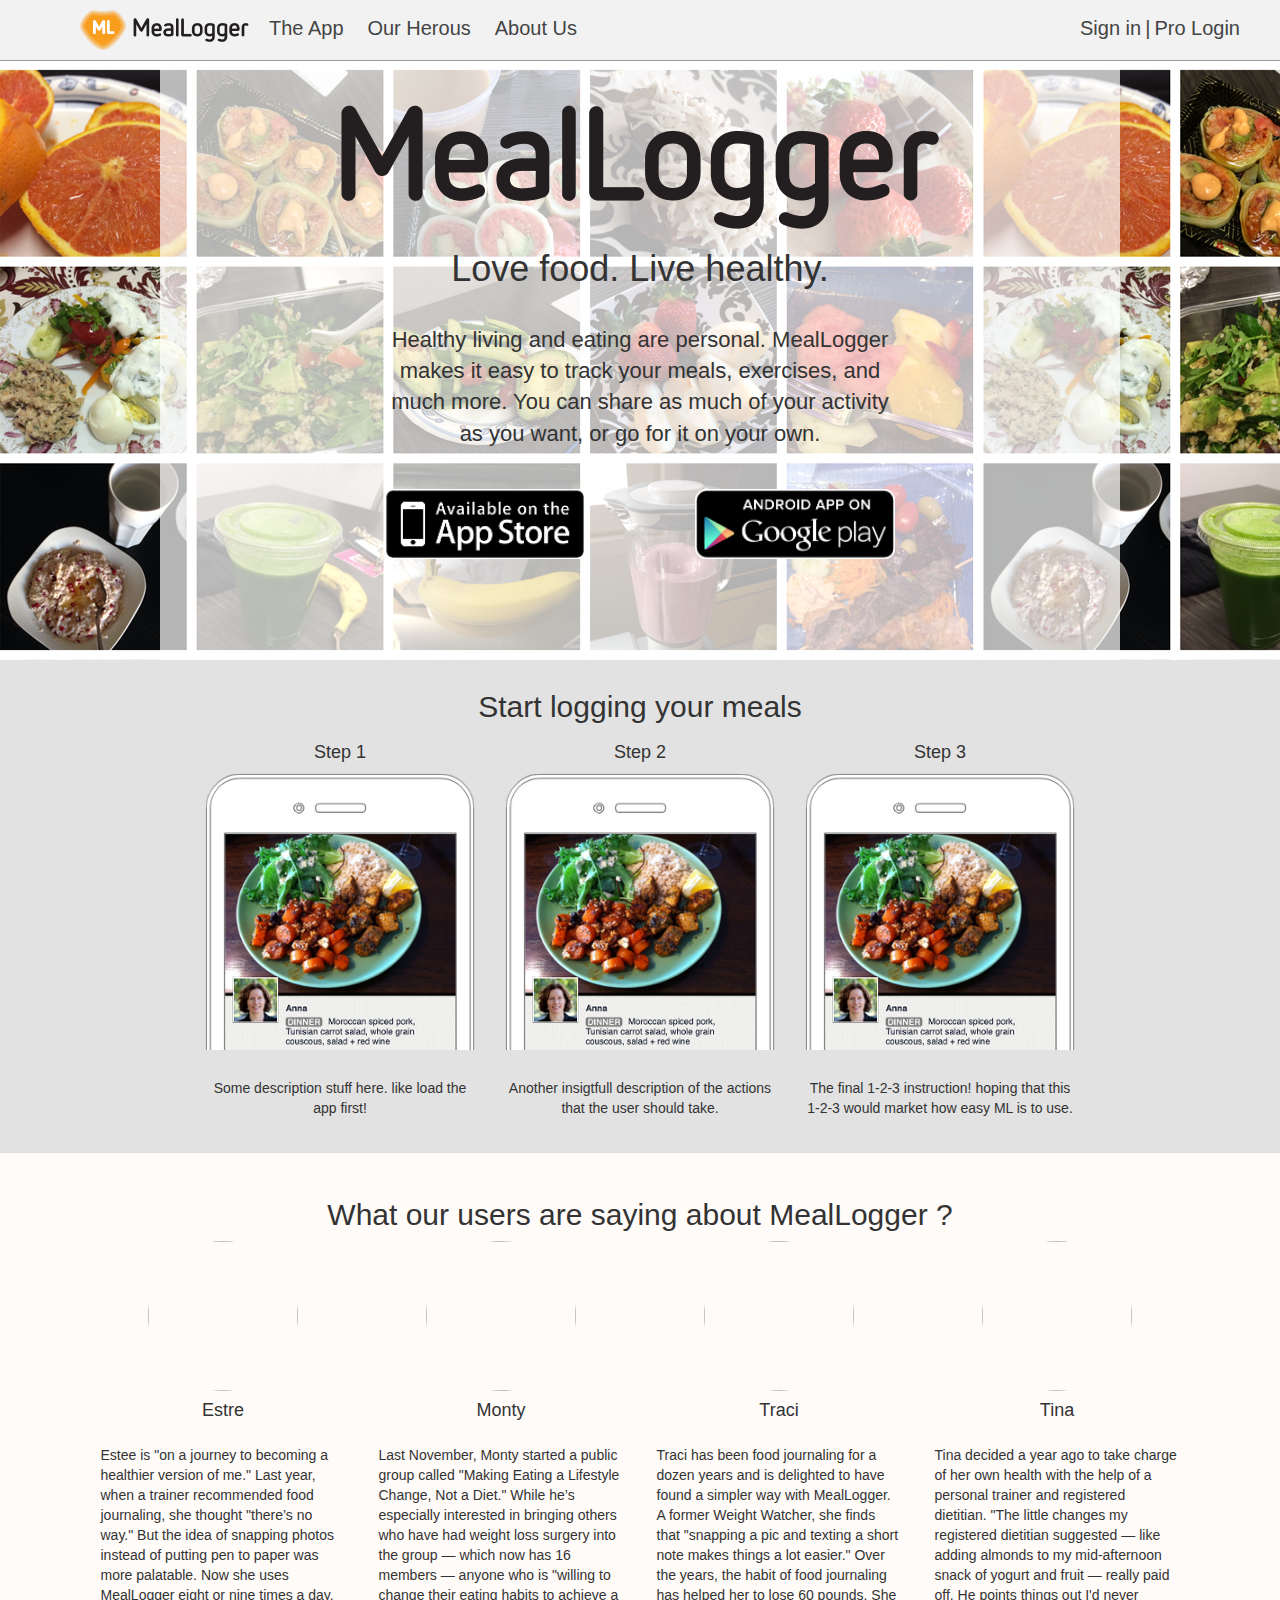
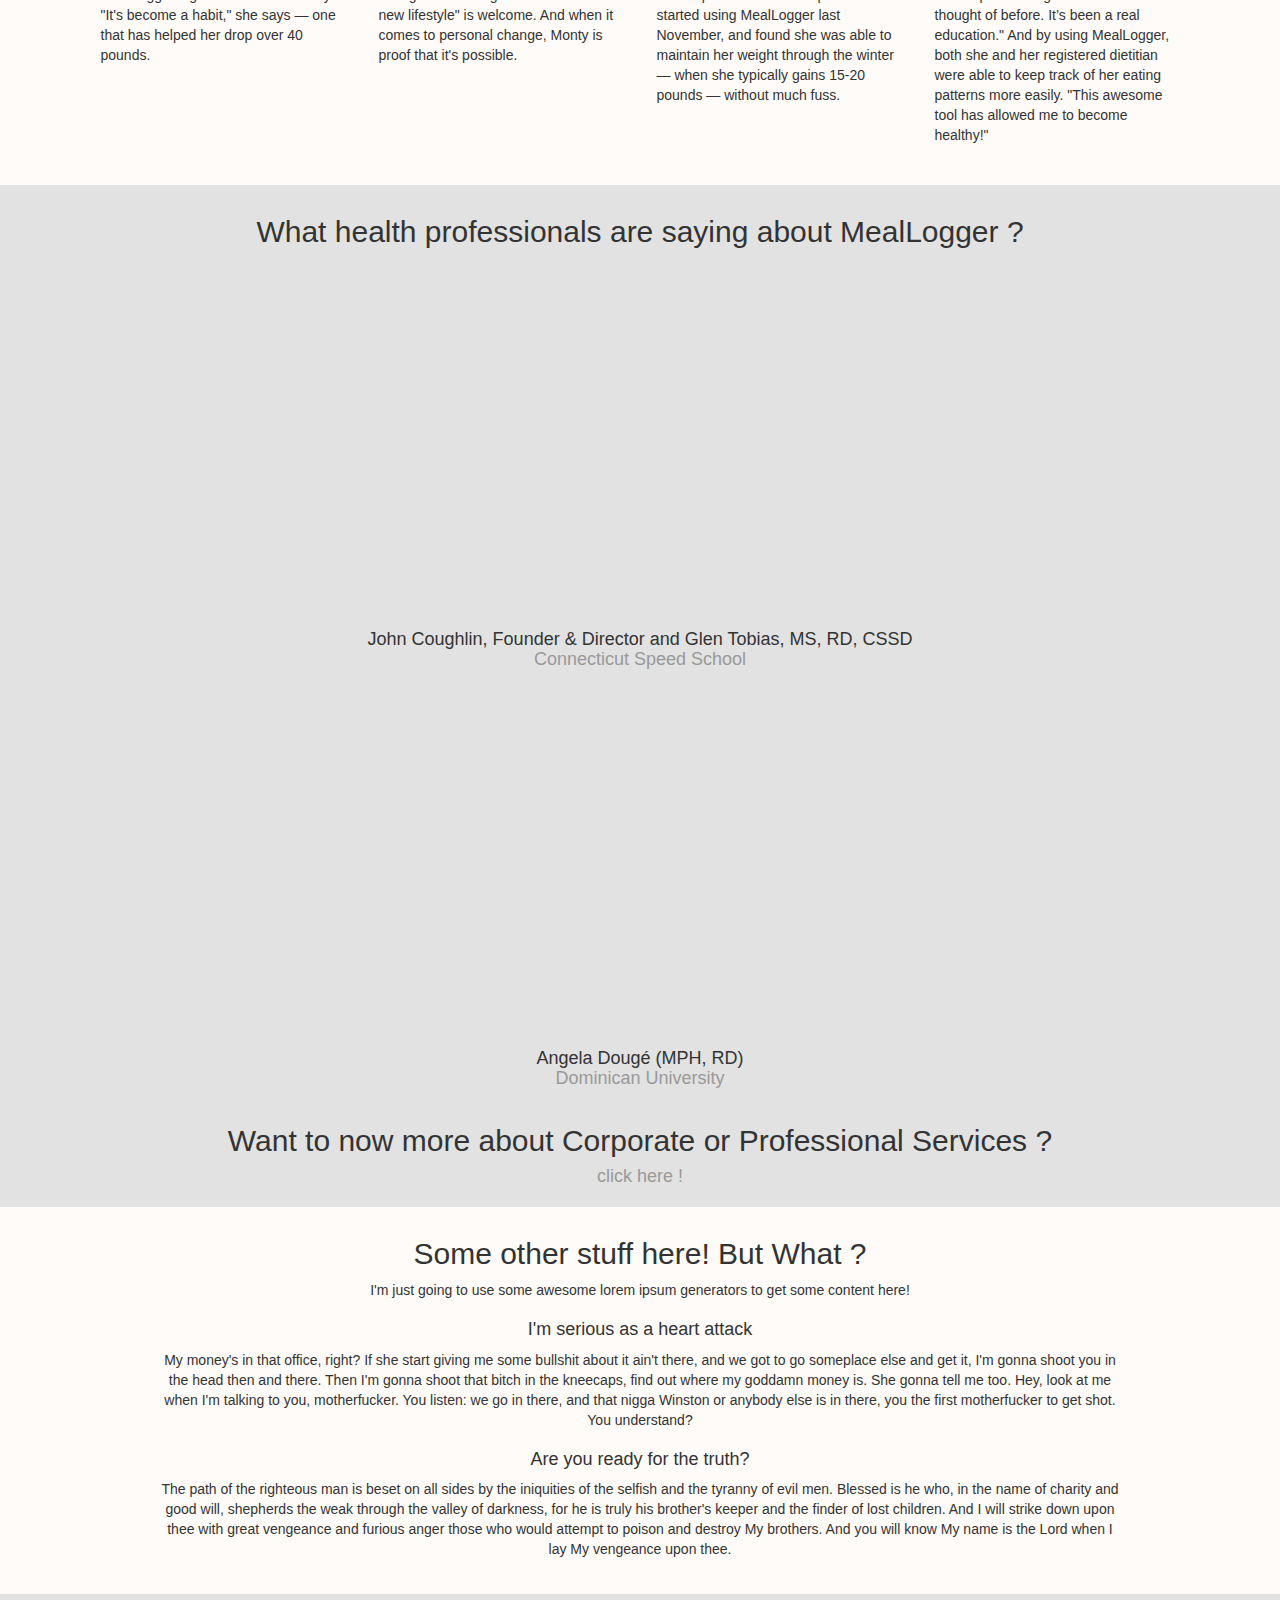
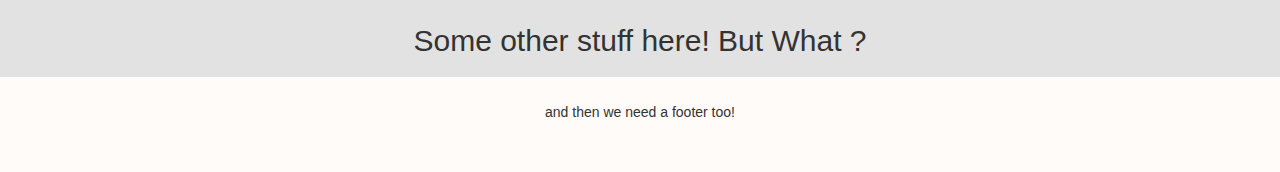
==== commit a7eee08b: "edit" ====
--- a/beta-index.html
+++ b/beta-index.html
@@ -117,7 +117,7 @@
 
   <div class="ml_content_div_2 text-center">
    <div>
-   <h2>What your user are saying about MealLogger ?</h2>
+   <h2>What our users are saying about MealLogger ?</h2>
    </div>
 
    <div class="text-center center-block test-class">
@@ -154,7 +154,7 @@
 
   <div class="ml_content_div_1 text-center">
    <div>
-   <h2>What your heatlh professionals saying about MealLogger ?</h2>
+   <h2>What health professionals are saying about MealLogger ?</h2>
    </div>
      <div class="ml_spacer"></div>
      <div class="ml_spacer"></div>
@@ -185,21 +185,45 @@
   </div>
 
 
- <div class="ml_content_div_2 text-center">
-   <div>
-   <h2>Some other stuff here! But What ? </h2>
-   </div>
-
-   
-     <div class="ml_spacer"></div>
-
-  </div>
-
+  <div class="ml_content_div_2 text-center test-class">
+    <div>
+    <h2>Some other stuff here! But What ?</h2>
+    <p>I'm just going to use some awesome lorem ipsum generators to get some content here!</p>
+    </div>
+     
+    <div class="test-class" style="width:960px;">
+      <h4>I'm serious as a heart attack</h4>
+      <p>My money's in that office, right? If she start giving me some bullshit about it ain't there, and we got to go someplace else and get it, I'm gonna shoot you in the head then and there. Then I'm gonna shoot that bitch in the kneecaps, find out where my goddamn money is. She gonna tell me too. Hey, look at me when I'm talking to you, motherfucker. You listen: we go in there, and that nigga Winston or anybody else is in there, you the first motherfucker to get shot. You understand? </p>
+    </div>
+
+    <div class="test-class" style="width:960px;">
+      <h4>Are you ready for the truth?</h4>
+      <p>The path of the righteous man is beset on all sides by the iniquities of the selfish and the tyranny of evil men. Blessed is he who, in the name of charity and good will, shepherds the weak through the valley of darkness, for he is truly his brother's keeper and the finder of lost children. And I will strike down upon thee with great vengeance and furious anger those who would attempt to poison and destroy My brothers. And you will know My name is the Lord when I lay My vengeance upon thee. </p>
+    </div>
+
+    <div class="ml_spacer"></div>
+
+  </div>
+
+  <div class="ml_content_div_1 text-center">
+    <div>
+      <h2>Some other stuff here! But What ?</h2>
+    </div>
+    
+
+  </div>
 
 
 <div class="ml_spacer"></div>
 <div class="ml_spacer"></div>
 	
+<div class="text-center">
+  <p>and then we need a footer too! </p>
+</div>
+<div class="ml_spacer"></div>
+<div class="ml_spacer"></div>
+<div class="ml_spacer"></div>
+<div class="ml_spacer"></div>
     <!-- Bootstrap -->
 	<script src="https://ajax.googleapis.com/ajax/libs/jquery/1.11.0/jquery.min.js"></script>
     <!-- Include all compiled plugins (below), or include individual files as needed -->
--- a/css/custom/custom_test.css
+++ b/css/custom/custom_test.css
@@ -2,7 +2,8 @@
 * Custom css for aoahonen.github.io 
 */
 
-html { overflow-y: scroll; }
+
+html { overflow-y: scroll; overflow-x: hidden; }
 
 body {
 	/*background-color: #f6f6f6;*/
@@ -75,7 +76,7 @@
 
 .ml_header_content{
 	padding-top: 45px;
-	height: 720px;
+	height: 600px;
 	width: 960px;
 	margin-left: auto;
  	margin-right: auto;
@@ -89,7 +90,7 @@
 .ml_header_div{
 	margin-top: 60px;
 	/*height: 600px;*/
-	background-image: url("../../assets/images/web-bg_big.jpg") ;
+	background-image: url("../../assets/images/ml-webbg-big2.png") ;
 }
 
 .ml_header_desc{
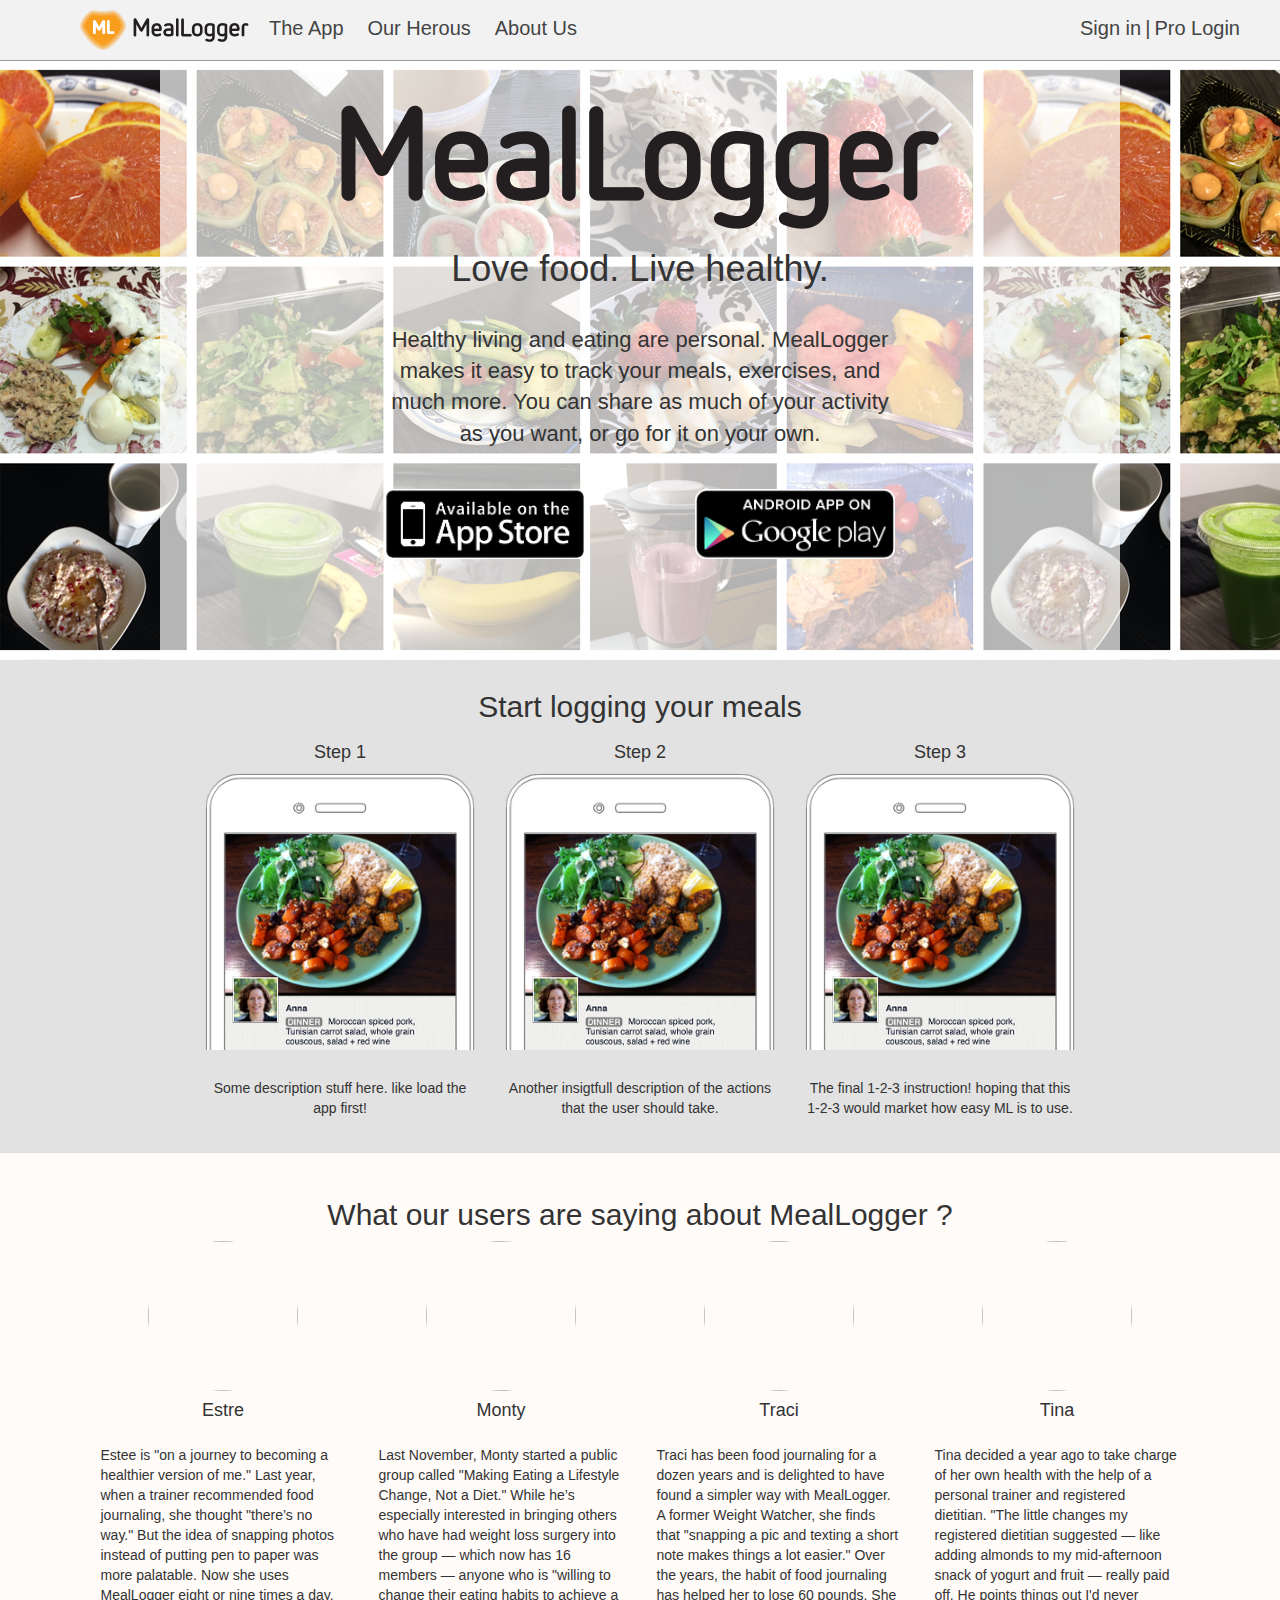
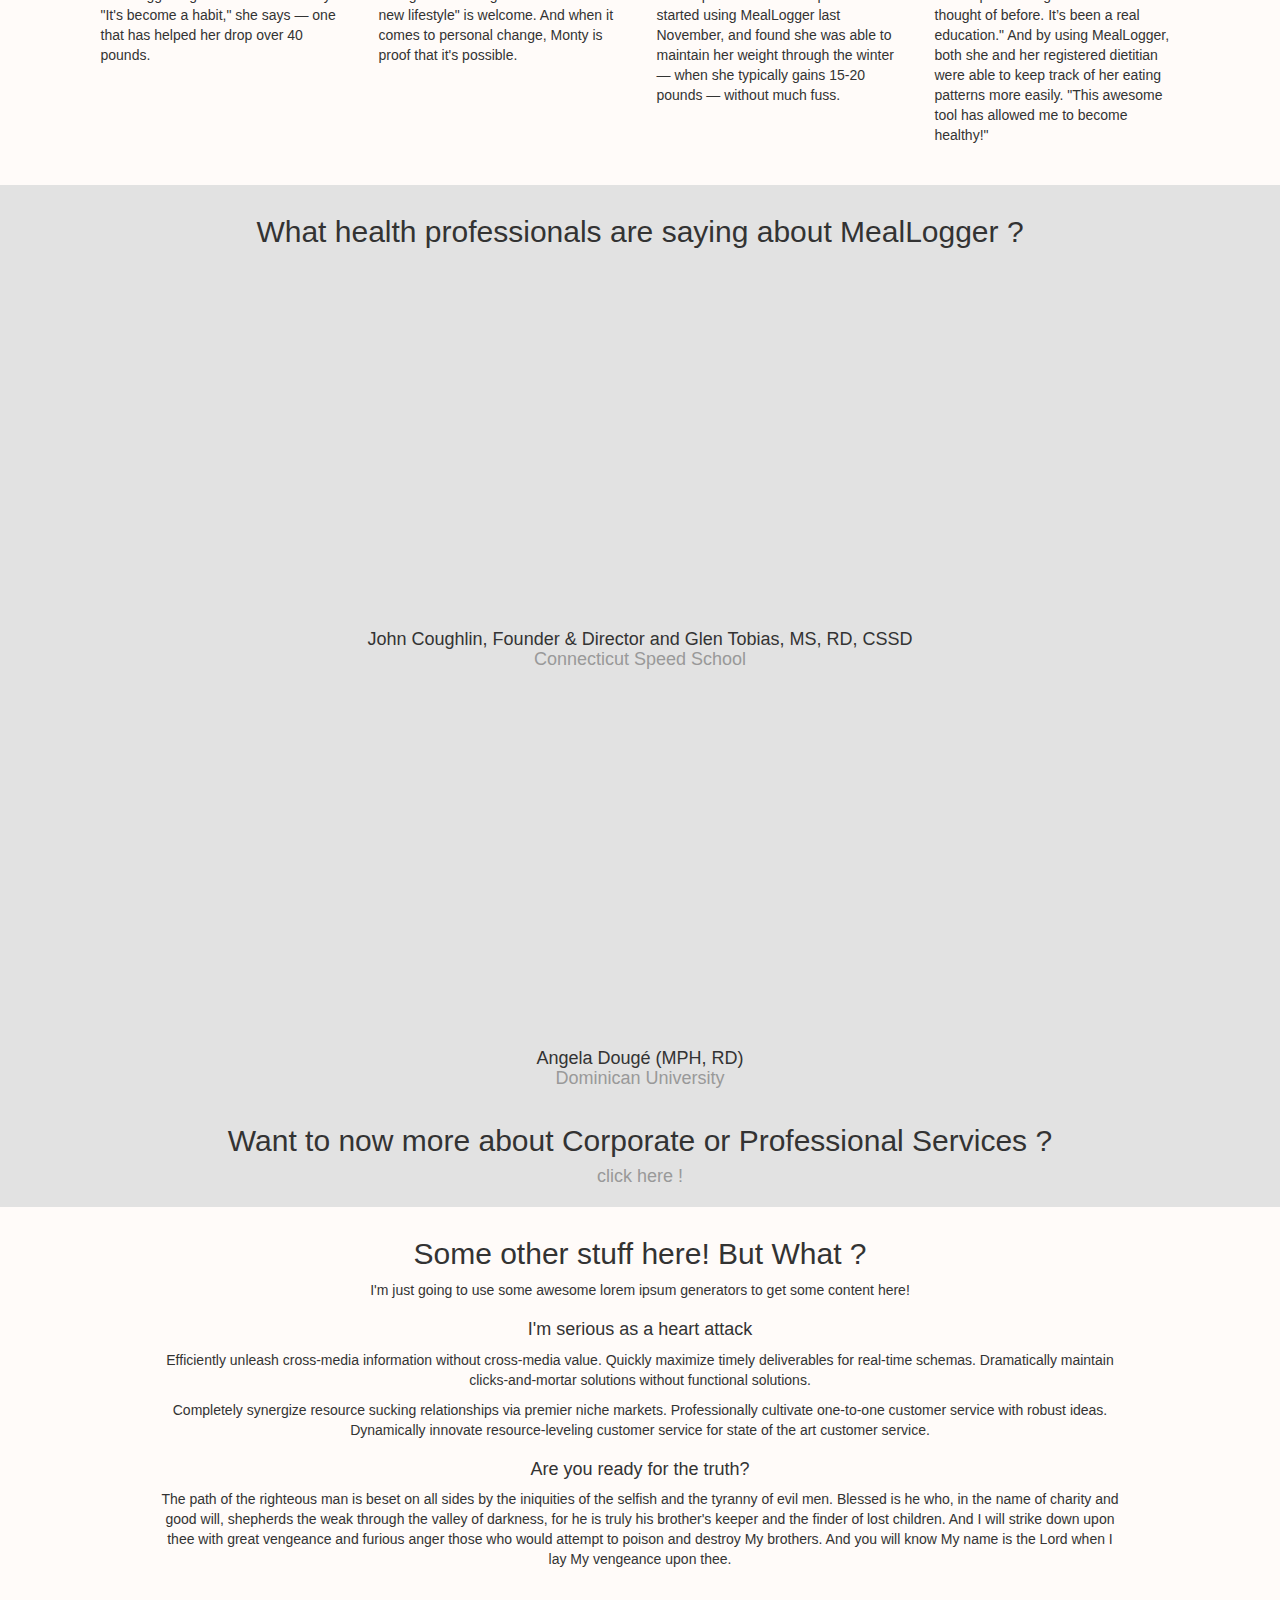
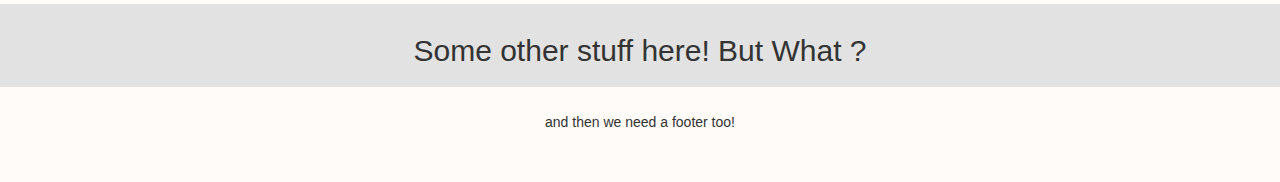
==== commit fdec027a: "Language Cleanup." ====
--- a/beta-index.html
+++ b/beta-index.html
@@ -193,7 +193,10 @@
      
     <div class="test-class" style="width:960px;">
       <h4>I'm serious as a heart attack</h4>
-      <p>My money's in that office, right? If she start giving me some bullshit about it ain't there, and we got to go someplace else and get it, I'm gonna shoot you in the head then and there. Then I'm gonna shoot that bitch in the kneecaps, find out where my goddamn money is. She gonna tell me too. Hey, look at me when I'm talking to you, motherfucker. You listen: we go in there, and that nigga Winston or anybody else is in there, you the first motherfucker to get shot. You understand? </p>
+      <p>Efficiently unleash cross-media information without cross-media value. Quickly maximize timely deliverables for real-time schemas. Dramatically maintain clicks-and-mortar solutions without functional solutions.</p>
+      <p>
+      Completely synergize resource sucking relationships via premier niche markets. Professionally cultivate one-to-one customer service with robust ideas. Dynamically innovate resource-leveling customer service for state of the art customer service.
+      </p>
     </div>
 
     <div class="test-class" style="width:960px;">
